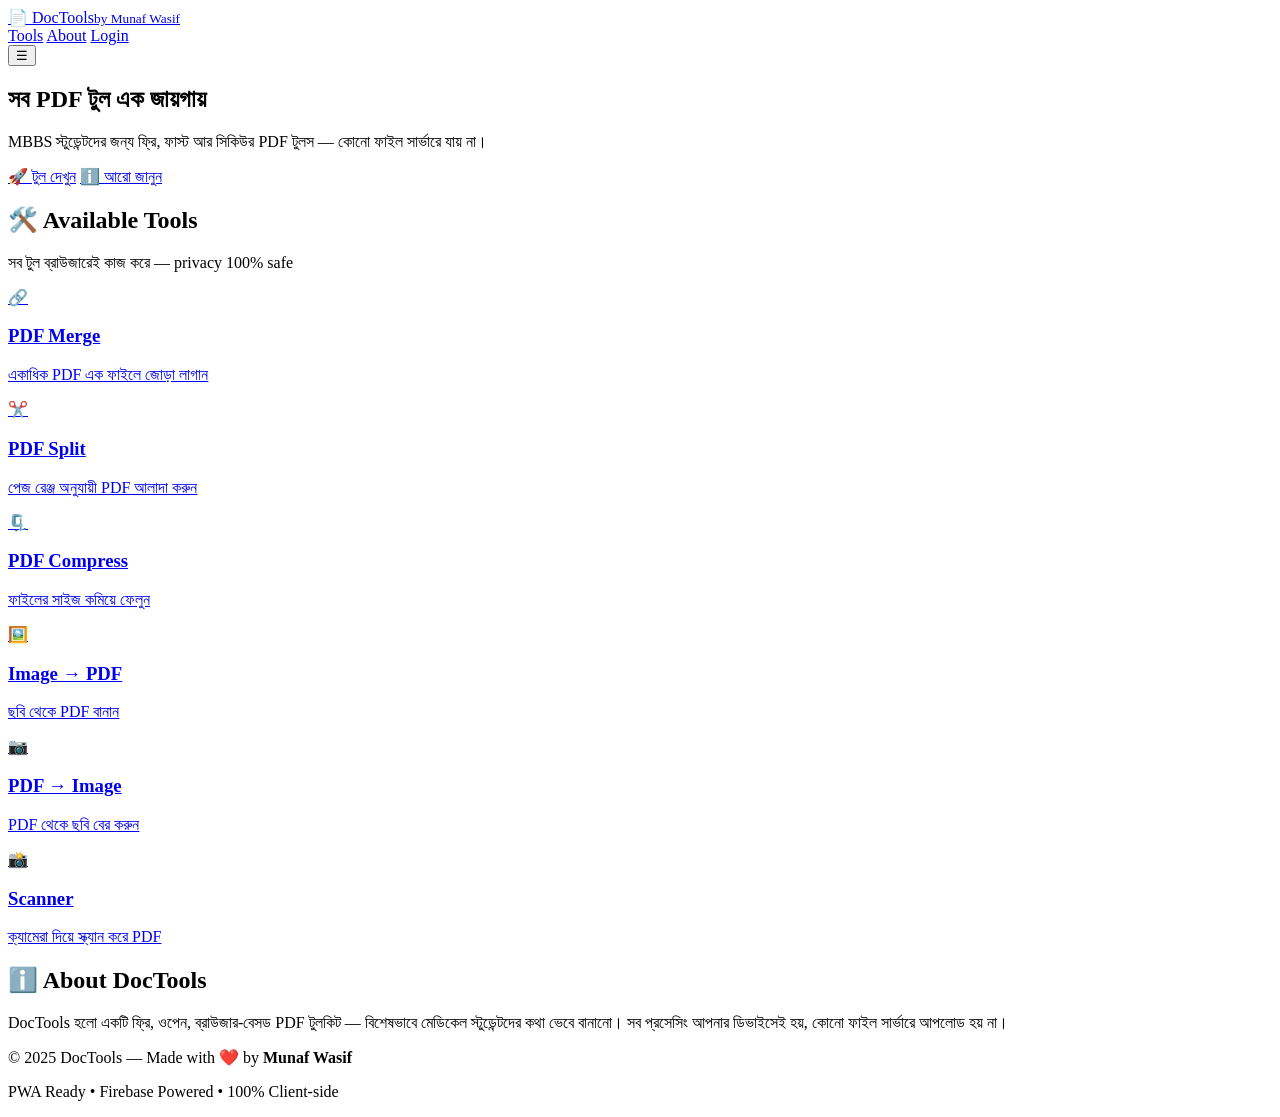
==== index.html @ 8de20818 "Create initial index.html for DocTools web app Initial HTML structure for DocTools web application w" ====
<!DOCTYPE html>
<html lang="bn">
<head>
  <meta charset="UTF-8" />
  <meta name="viewport" content="width=device-width, initial-scale=1.0, maximum-scale=1.0" />
  <meta name="theme-color" content="#0d6efd" />
  <meta name="description" content="DocTools by Munaf Wasif - Free PDF tools for MBBS students" />

  <title>DocTools by Munaf Wasif</title>

  <!-- PWA -->
  <link rel="manifest" href="manifest.json" />
  <link rel="icon" href="icons/icon-192.png" />
  <link rel="apple-touch-icon" href="icons/icon-192.png" />
  <meta name="apple-mobile-web-app-capable" content="yes" />
  <meta name="apple-mobile-web-app-status-bar-style" content="default" />
  <meta name="apple-mobile-web-app-title" content="DocTools" />

  <!-- Fonts & CSS -->
  <link rel="preconnect" href="https://fonts.googleapis.com" />
  <link rel="preconnect" href="https://fonts.gstatic.com" crossorigin />
  <link href="https://fonts.googleapis.com/css2?family=Hind+Siliguri:wght@400;500;600;700&family=Poppins:wght@400;500;600;700&display=swap" rel="stylesheet" />
  <link rel="stylesheet" href="css/style.css" />
</head>
<body>

  <!-- Top Navbar -->
  <header class="navbar">
    <div class="nav-inner">
      <a href="index.html" class="brand">
        <span class="brand-icon">📄</span>
        <span class="brand-text">DocTools<small>by Munaf Wasif</small></span>
      </a>
      <nav class="nav-links">
        <a href="#tools">Tools</a>
        <a href="#about">About</a>
        <a href="login.html" class="btn-login">Login</a>
      </nav>
      <button class="menu-toggle" id="menuToggle">☰</button>
    </div>
  </header>

  <!-- Hero -->
  <section class="hero">
    <div class="hero-inner">
      <h1>সব PDF টুল <span>এক জায়গায়</span></h1>
      <p>MBBS স্টুডেন্টদের জন্য ফ্রি, ফাস্ট আর সিকিউর PDF টুলস — কোনো ফাইল সার্ভারে যায় না।</p>
      <div class="hero-btns">
        <a href="#tools" class="btn-primary">🚀 টুল দেখুন</a>
        <a href="#about" class="btn-ghost">ℹ️ আরো জানুন</a>
      </div>
    </div>
  </section>

  <!-- Tools Grid -->
  <section id="tools" class="tools-section">
    <h2 class="section-title">🛠️ Available Tools</h2>
    <p class="section-sub">সব টুল ব্রাউজারেই কাজ করে — privacy 100% safe</p>

    <div class="tools-grid">

      <a href="tools/merge.html" class="tool-card">
        <div class="tool-icon">🔗</div>
        <h3>PDF Merge</h3>
        <p>একাধিক PDF এক ফাইলে জোড়া লাগান</p>
      </a>

      <a href="tools/split.html" class="tool-card">
        <div class="tool-icon">✂️</div>
        <h3>PDF Split</h3>
        <p>পেজ রেঞ্জ অনুযায়ী PDF আলাদা করুন</p>
      </a>

      <a href="tools/compress.html" class="tool-card">
        <div class="tool-icon">🗜️</div>
        <h3>PDF Compress</h3>
        <p>ফাইলের সাইজ কমিয়ে ফেলুন</p>
      </a>

      <a href="tools/img2pdf.html" class="tool-card">
        <div class="tool-icon">🖼️</div>
        <h3>Image → PDF</h3>
        <p>ছবি থেকে PDF বানান</p>
      </a>

      <a href="tools/pdf2img.html" class="tool-card">
        <div class="tool-icon">📷</div>
        <h3>PDF → Image</h3>
        <p>PDF থেকে ছবি বের করুন</p>
      </a>

      <a href="tools/scanner.html" class="tool-card">
        <div class="tool-icon">📸</div>
        <h3>Scanner</h3>
        <p>ক্যামেরা দিয়ে স্ক্যান করে PDF</p>
      </a>

    </div>
  </section>

  <!-- About -->
  <section id="about" class="about-section">
    <h2 class="section-title">ℹ️ About DocTools</h2>
    <p>
      DocTools হলো একটি ফ্রি, ওপেন, ব্রাউজার-বেসড PDF টুলকিট — বিশেষভাবে মেডিকেল স্টুডেন্টদের কথা ভেবে বানানো।
      সব প্রসেসিং আপনার ডিভাইসেই হয়, কোনো ফাইল সার্ভারে আপলোড হয় না।
    </p>
  </section>

  <!-- Footer -->
  <footer class="footer">
    <p>© 2025 DocTools — Made with ❤️ by <strong>Munaf Wasif</strong></p>
    <p class="footer-small">PWA Ready • Firebase Powered • 100% Client-side</p>
  </footer>

  <!-- Scripts -->
  <script src="js/pwa.js"></script>
  <script>
    // Simple menu toggle
    document.getElementById('menuToggle').addEventListener('click', () => {
      document.querySelector('.nav-links').classList.toggle('open');
    });
  </script>
</body>
</html>
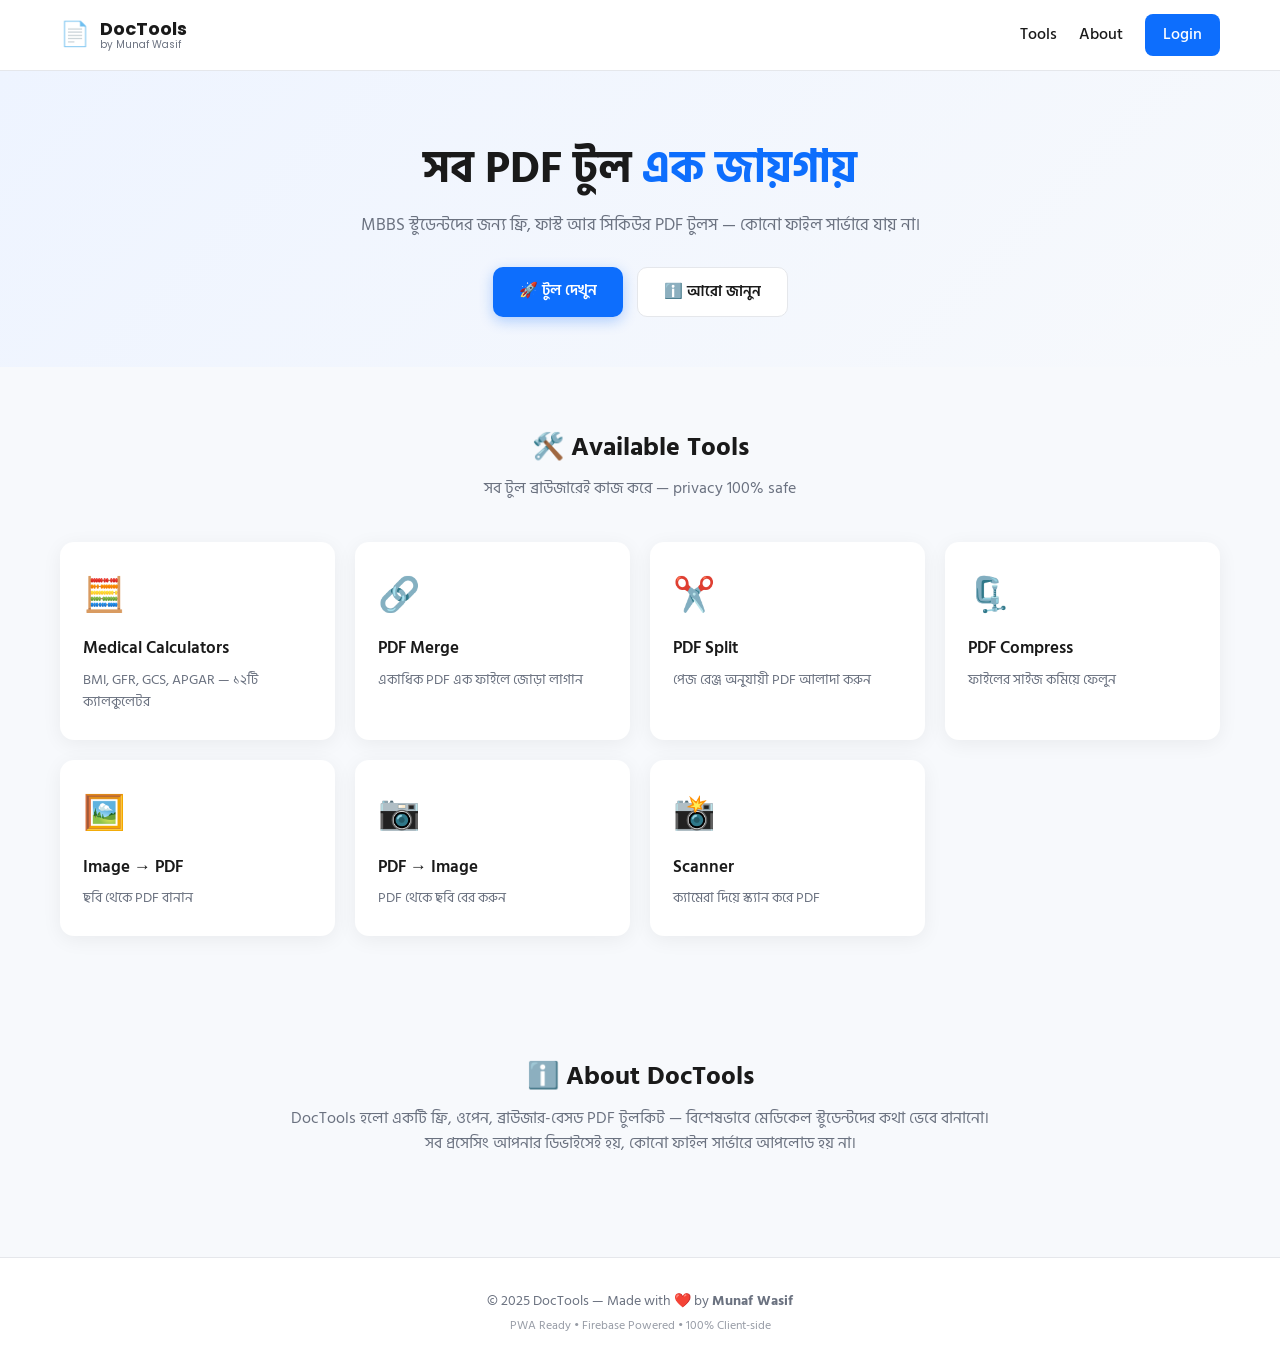
==== commit 6f6a07da: "Update index.html" ====
--- a/index.html
+++ b/index.html
@@ -58,6 +58,11 @@
     <p class="section-sub">সব টুল ব্রাউজারেই কাজ করে — privacy 100% safe</p>
 
     <div class="tools-grid">
+      <a href="tools/calculators.html" class="tool-card">
+  <div class="tool-icon">🧮</div>
+  <h3>Medical Calculators</h3>
+  <p>BMI, GFR, GCS, APGAR — ১২টি ক্যালকুলেটর</p>
+</a>
 
       <a href="tools/merge.html" class="tool-card">
         <div class="tool-icon">🔗</div>
--- a/css/style.css
+++ b/css/style.css
@@ -0,0 +1,229 @@
+/* ============ DocTools Style ============ */
+:root {
+  --primary: #0d6efd;
+  --primary-dark: #0a58ca;
+  --bg: #f7f9fc;
+  --card: #ffffff;
+  --text: #1a1a1a;
+  --muted: #6b7280;
+  --border: #e5e7eb;
+  --radius: 14px;
+  --shadow: 0 4px 20px rgba(0,0,0,0.06);
+  --shadow-hover: 0 10px 30px rgba(13,110,253,0.15);
+}
+
+* { margin: 0; padding: 0; box-sizing: border-box; }
+
+body {
+  font-family: 'Hind Siliguri', 'Poppins', sans-serif;
+  background: var(--bg);
+  color: var(--text);
+  line-height: 1.6;
+  min-height: 100vh;
+}
+
+a { text-decoration: none; color: inherit; }
+
+/* ===== Navbar ===== */
+.navbar {
+  background: #fff;
+  border-bottom: 1px solid var(--border);
+  position: sticky;
+  top: 0;
+  z-index: 100;
+}
+.nav-inner {
+  max-width: 1200px;
+  margin: auto;
+  padding: 14px 20px;
+  display: flex;
+  align-items: center;
+  justify-content: space-between;
+}
+.brand { display: flex; align-items: center; gap: 10px; }
+.brand-icon { font-size: 24px; }
+.brand-text {
+  font-family: 'Poppins', sans-serif;
+  font-weight: 700;
+  font-size: 18px;
+  display: flex;
+  flex-direction: column;
+  line-height: 1.1;
+}
+.brand-text small {
+  font-size: 10px;
+  font-weight: 400;
+  color: var(--muted);
+}
+.nav-links { display: flex; gap: 22px; align-items: center; }
+.nav-links a { font-weight: 500; color: var(--text); }
+.nav-links a:hover { color: var(--primary); }
+.btn-login {
+  background: var(--primary);
+  color: #fff !important;
+  padding: 8px 18px;
+  border-radius: 8px;
+  font-weight: 600;
+}
+.btn-login:hover { background: var(--primary-dark); }
+.menu-toggle {
+  display: none;
+  background: none;
+  border: none;
+  font-size: 24px;
+  cursor: pointer;
+}
+
+/* ===== Hero ===== */
+.hero {
+  padding: 70px 20px 50px;
+  text-align: center;
+  background: linear-gradient(135deg, #eef4ff 0%, #f7f9fc 100%);
+}
+.hero-inner { max-width: 800px; margin: auto; }
+.hero h1 {
+  font-size: clamp(28px, 5vw, 44px);
+  font-weight: 700;
+  line-height: 1.25;
+  margin-bottom: 16px;
+}
+.hero h1 span { color: var(--primary); }
+.hero p {
+  font-size: 17px;
+  color: var(--muted);
+  margin-bottom: 28px;
+}
+.hero-btns {
+  display: flex;
+  gap: 14px;
+  justify-content: center;
+  flex-wrap: wrap;
+}
+.btn-primary, .btn-ghost {
+  padding: 12px 26px;
+  border-radius: 10px;
+  font-weight: 600;
+  font-size: 15px;
+  transition: .2s;
+  display: inline-block;
+  cursor: pointer;
+  border: none;
+}
+.btn-primary {
+  background: var(--primary);
+  color: #fff;
+  box-shadow: 0 4px 14px rgba(13,110,253,0.3);
+}
+.btn-primary:hover { background: var(--primary-dark); transform: translateY(-2px); }
+.btn-ghost {
+  background: #fff;
+  color: var(--text);
+  border: 1px solid var(--border);
+}
+.btn-ghost:hover { border-color: var(--primary); color: var(--primary); }
+
+/* ===== Sections ===== */
+.tools-section, .about-section {
+  max-width: 1200px;
+  margin: auto;
+  padding: 60px 20px;
+}
+.section-title {
+  font-size: 26px;
+  font-weight: 700;
+  text-align: center;
+  margin-bottom: 8px;
+}
+.section-sub {
+  text-align: center;
+  color: var(--muted);
+  margin-bottom: 40px;
+}
+
+/* ===== Tools Grid ===== */
+.tools-grid {
+  display: grid;
+  grid-template-columns: repeat(auto-fit, minmax(220px, 1fr));
+  gap: 20px;
+}
+.tool-card {
+  background: var(--card);
+  border-radius: var(--radius);
+  padding: 26px 22px;
+  box-shadow: var(--shadow);
+  transition: .25s;
+  border: 1px solid transparent;
+  display: block;
+}
+.tool-card:hover {
+  transform: translateY(-6px);
+  box-shadow: var(--shadow-hover);
+  border-color: #dbe7ff;
+}
+.tool-icon {
+  font-size: 34px;
+  margin-bottom: 12px;
+}
+.tool-card h3 {
+  font-size: 17px;
+  font-weight: 600;
+  margin-bottom: 6px;
+}
+.tool-card p {
+  font-size: 14px;
+  color: var(--muted);
+}
+
+/* ===== About ===== */
+.about-section p {
+  max-width: 700px;
+  margin: auto;
+  text-align: center;
+  color: var(--muted);
+  font-size: 16px;
+}
+
+/* ===== Footer ===== */
+.footer {
+  text-align: center;
+  padding: 32px 20px;
+  border-top: 1px solid var(--border);
+  background: #fff;
+  margin-top: 40px;
+}
+.footer p { color: var(--muted); font-size: 14px; }
+.footer-small { font-size: 12px !important; margin-top: 4px; opacity: .7; }
+
+/* ===== Offline page ===== */
+.offline-wrap {
+  display: flex;
+  flex-direction: column;
+  align-items: center;
+  justify-content: center;
+  min-height: 100vh;
+  text-align: center;
+  padding: 20px;
+}
+.offline-wrap h1 { font-size: 32px; margin-bottom: 12px; }
+.offline-wrap p { color: var(--muted); margin-bottom: 24px; }
+
+/* ===== Mobile ===== */
+@media (max-width: 640px) {
+  .nav-links {
+    position: absolute;
+    top: 62px;
+    right: 0;
+    background: #fff;
+    flex-direction: column;
+    gap: 0;
+    width: 220px;
+    border: 1px solid var(--border);
+    border-radius: 0 0 12px 12px;
+    padding: 10px 0;
+    display: none;
+  }
+  .nav-links.open { display: flex; }
+  .nav-links a { padding: 12px 20px; width: 100%; }
+  .menu-toggle { display: block; }
+  .hero { padding: 50px 16px 40px; }
+}
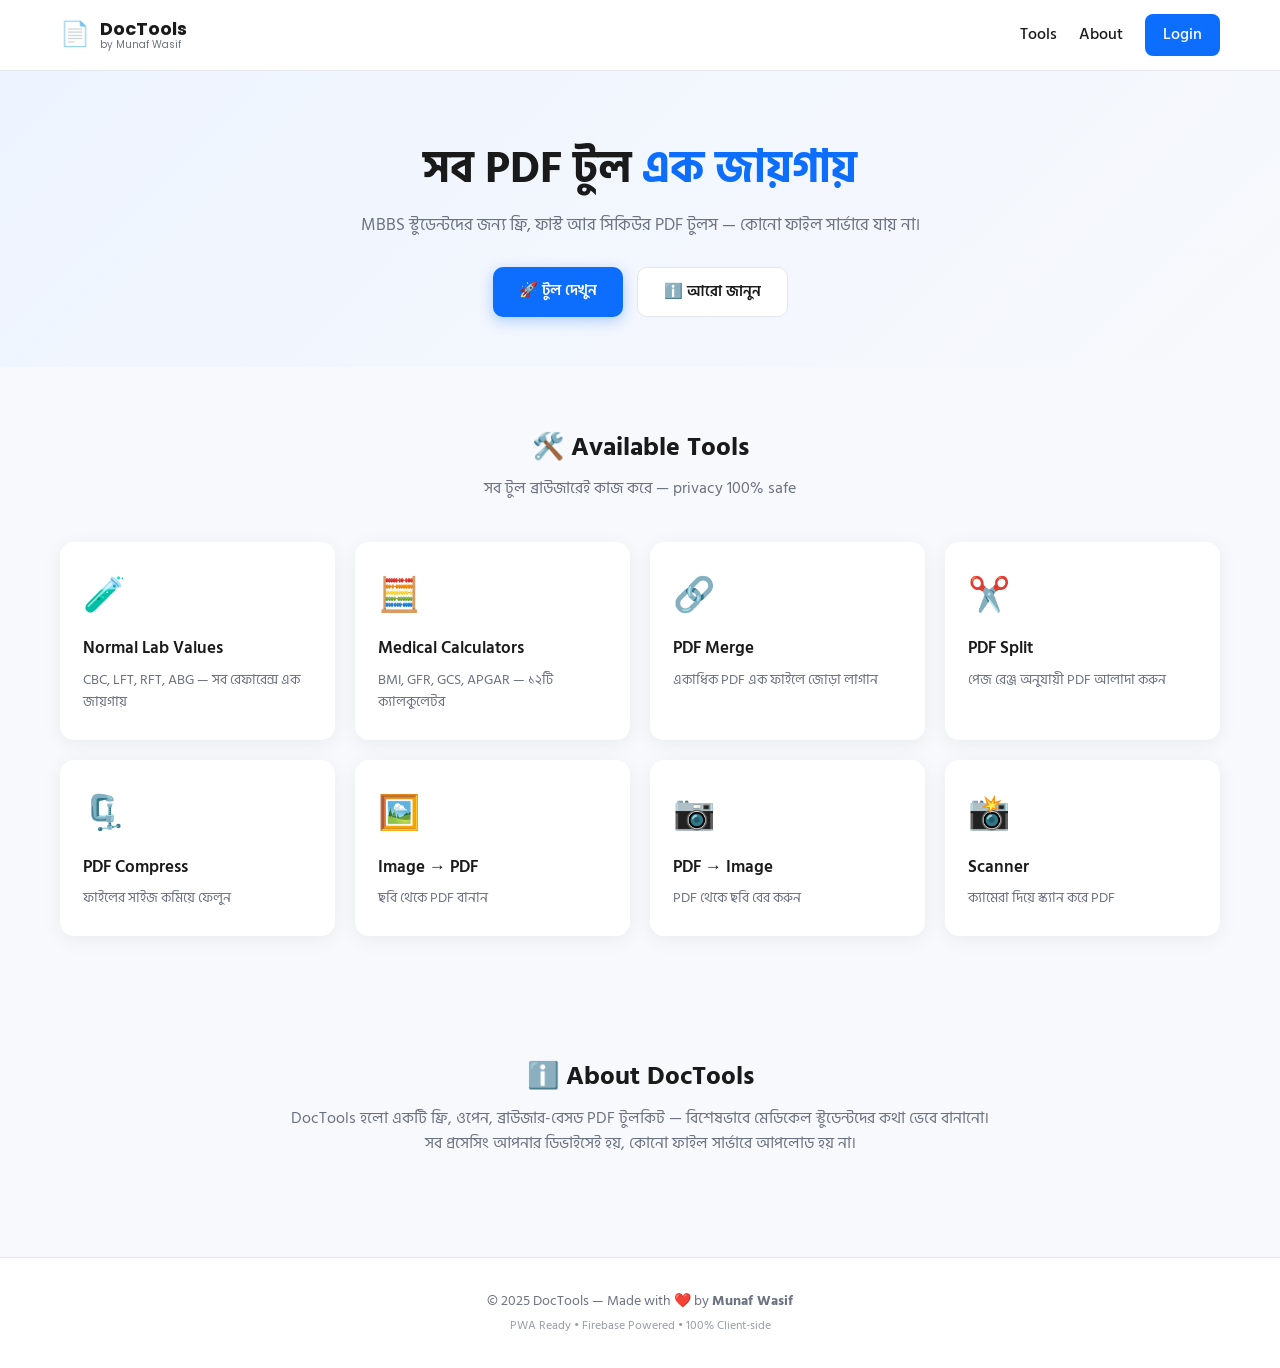
==== commit 1a0a8fdb: "Update index.html" ====
--- a/index.html
+++ b/index.html
@@ -58,6 +58,11 @@
     <p class="section-sub">সব টুল ব্রাউজারেই কাজ করে — privacy 100% safe</p>
 
     <div class="tools-grid">
+      <a href="tools/lab-values.html" class="tool-card">
+  <div class="tool-icon">🧪</div>
+  <h3>Normal Lab Values</h3>
+  <p>CBC, LFT, RFT, ABG — সব রেফারেন্স এক জায়গায়</p>
+</a>
       <a href="tools/calculators.html" class="tool-card">
   <div class="tool-icon">🧮</div>
   <h3>Medical Calculators</h3>
